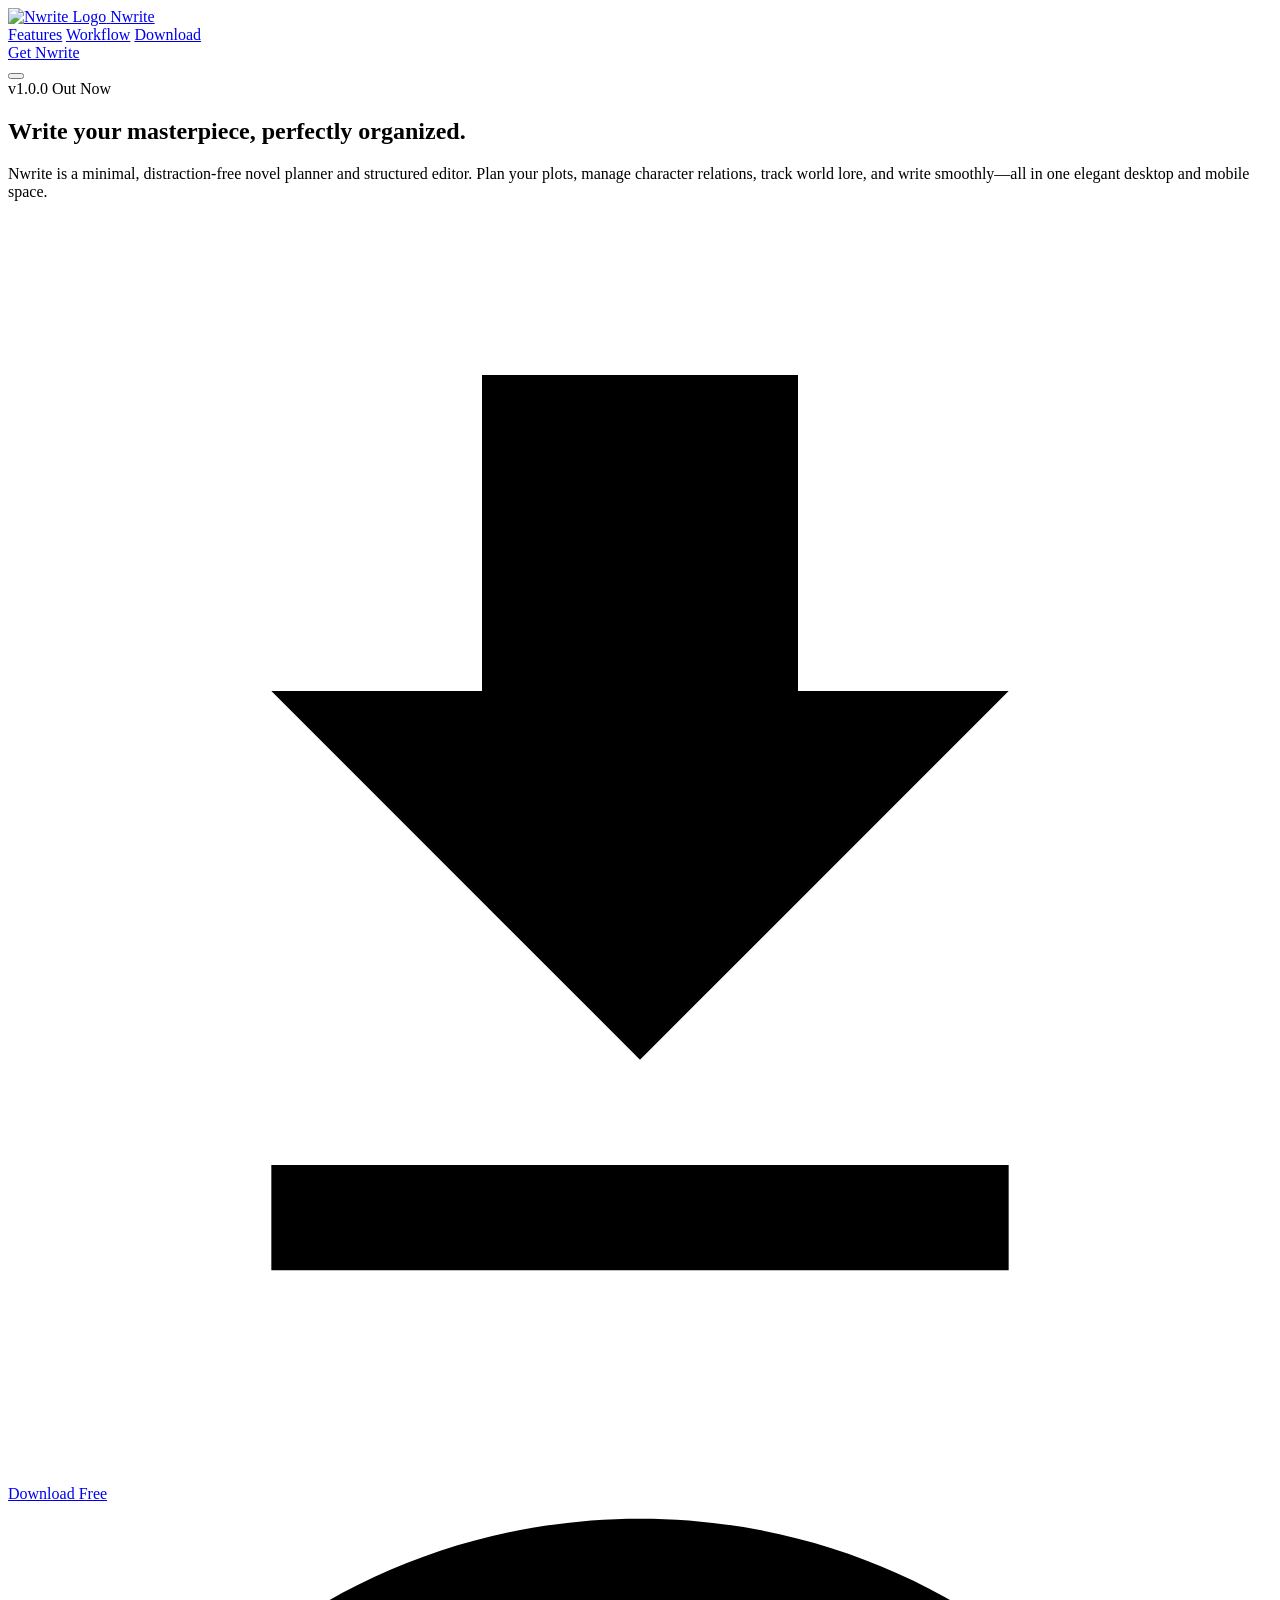
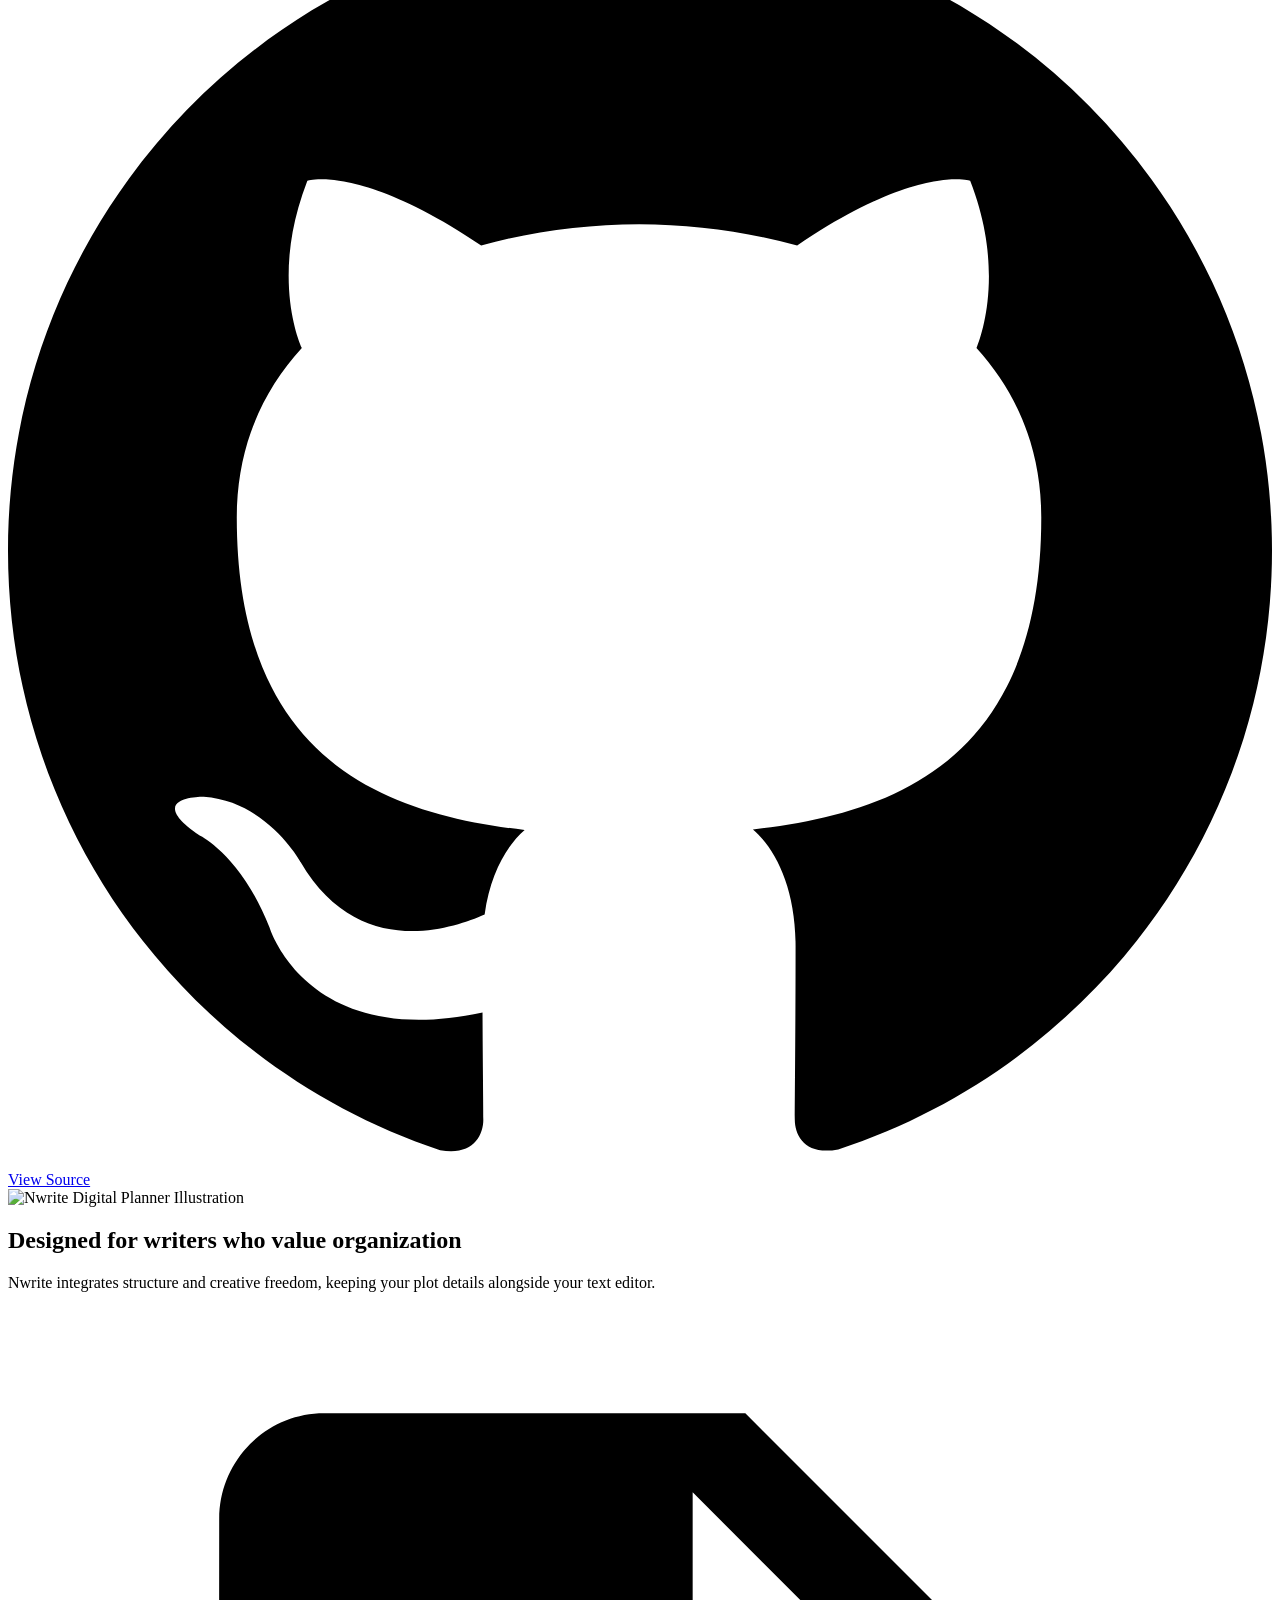
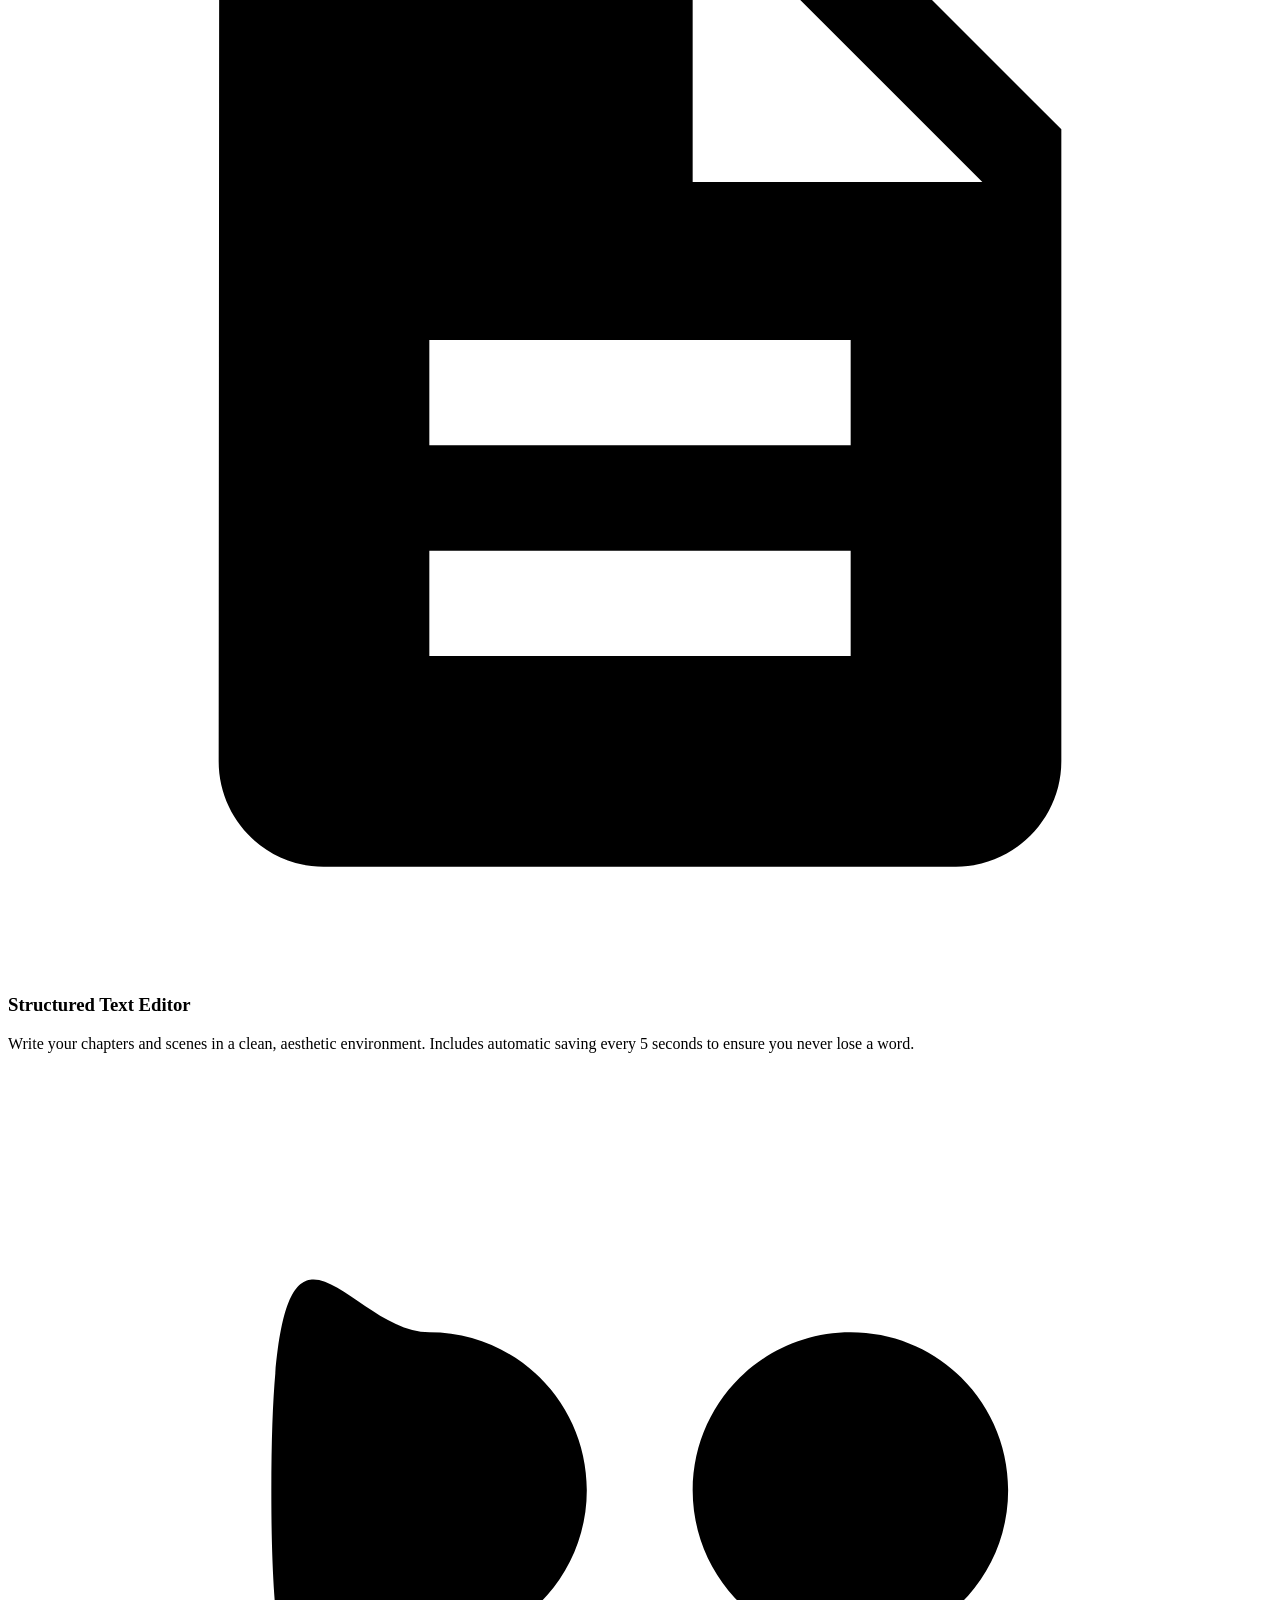
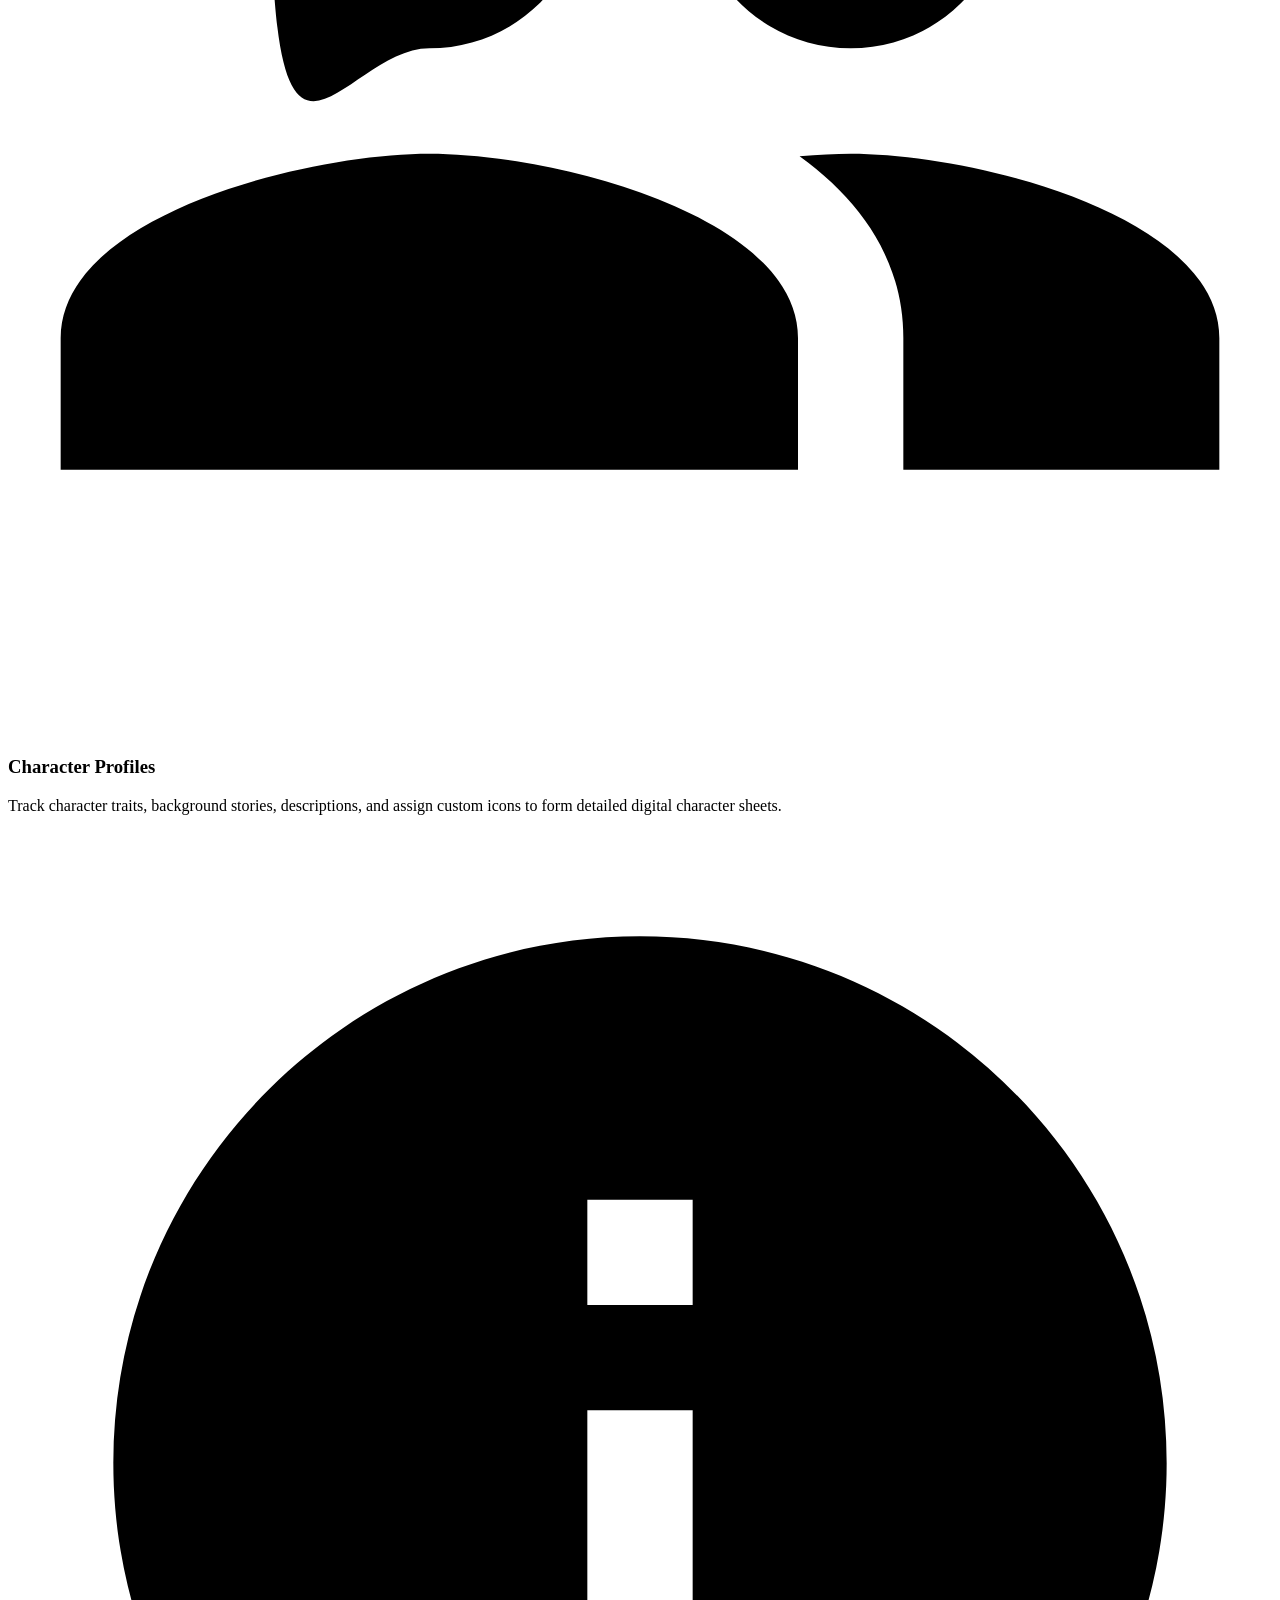
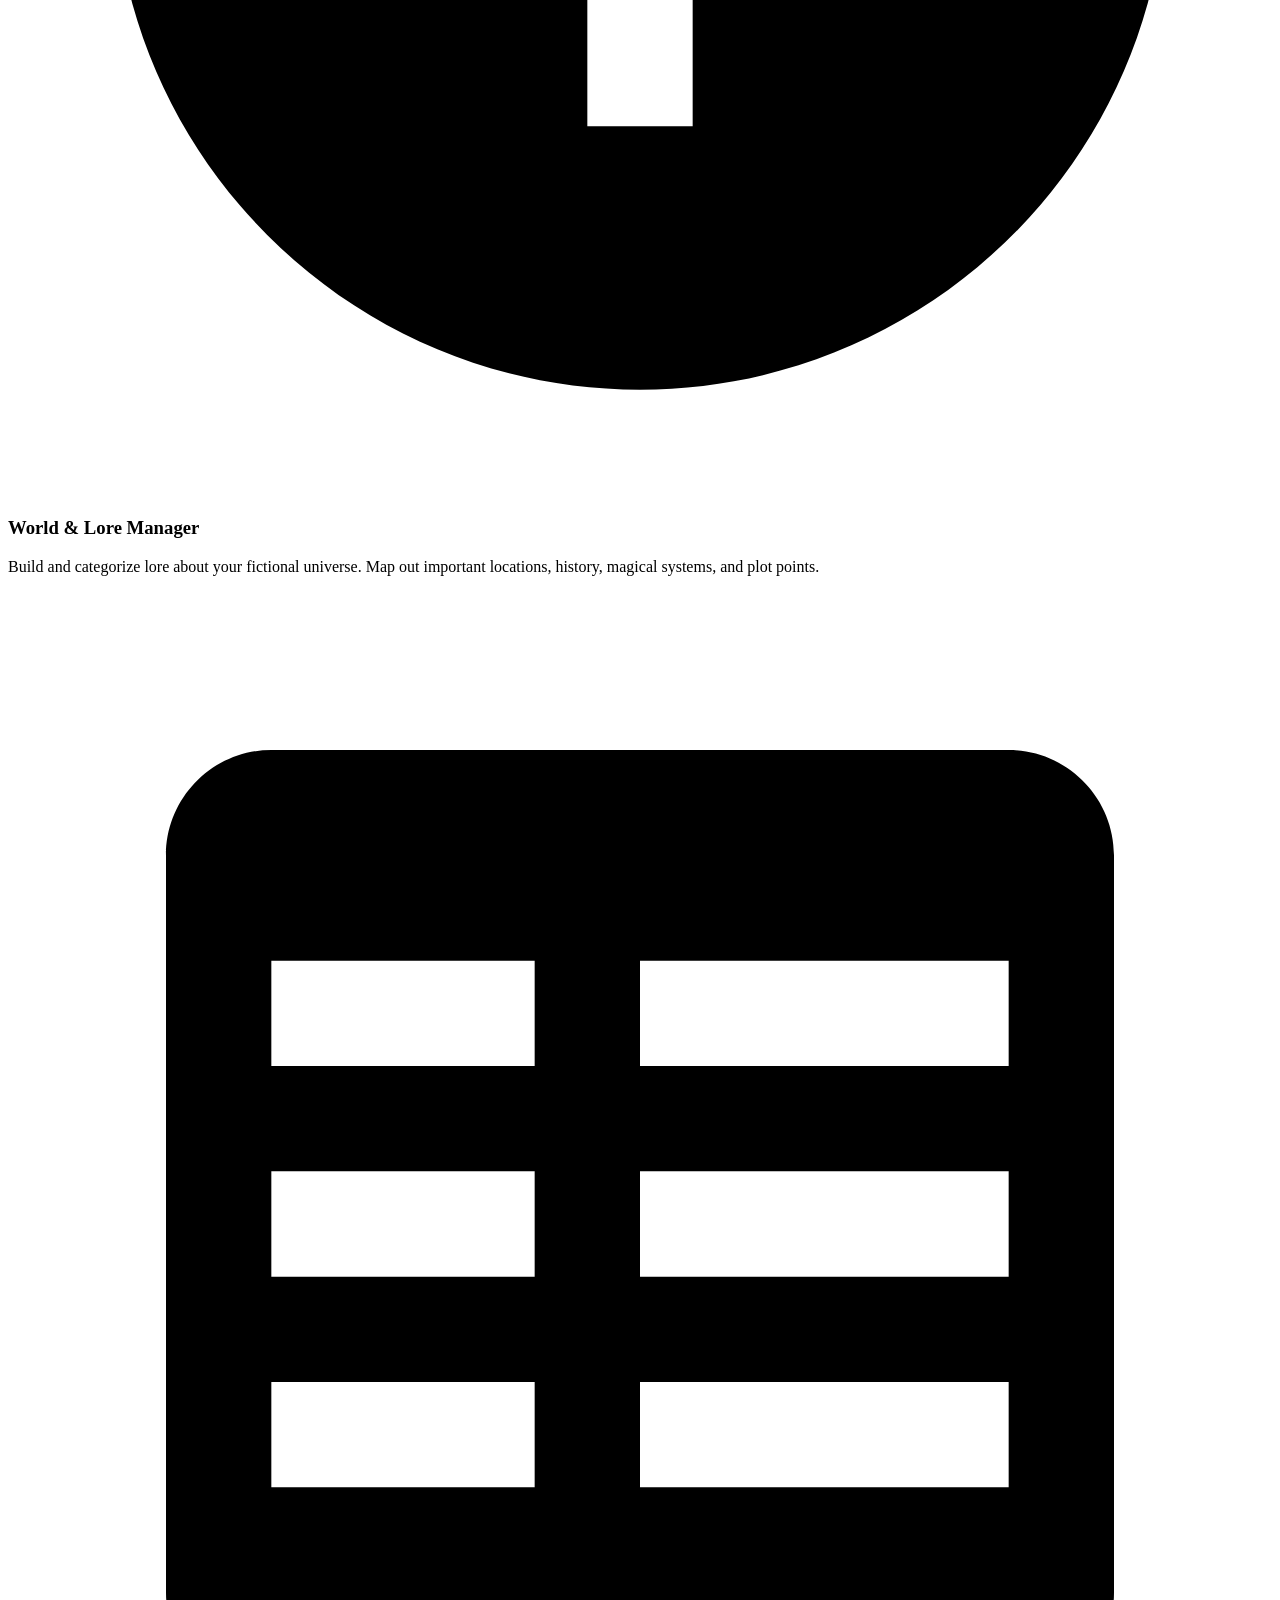
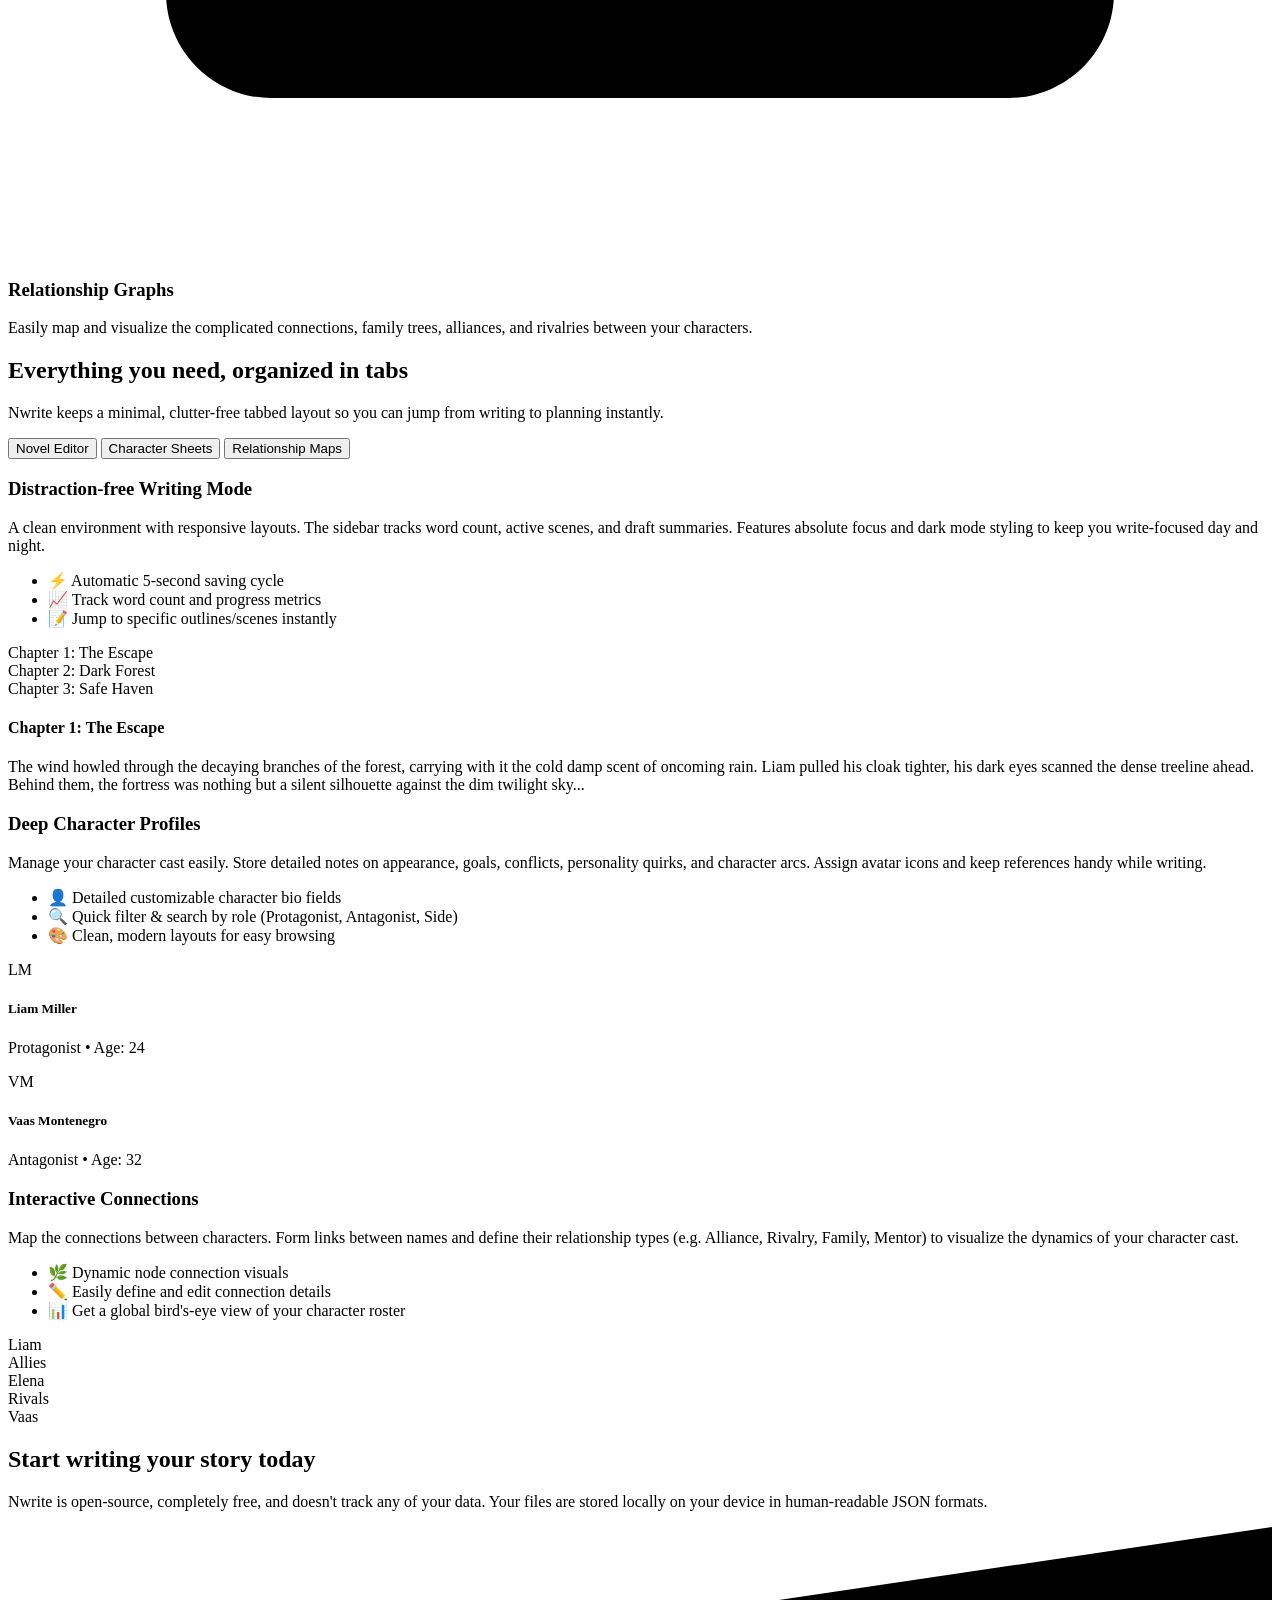
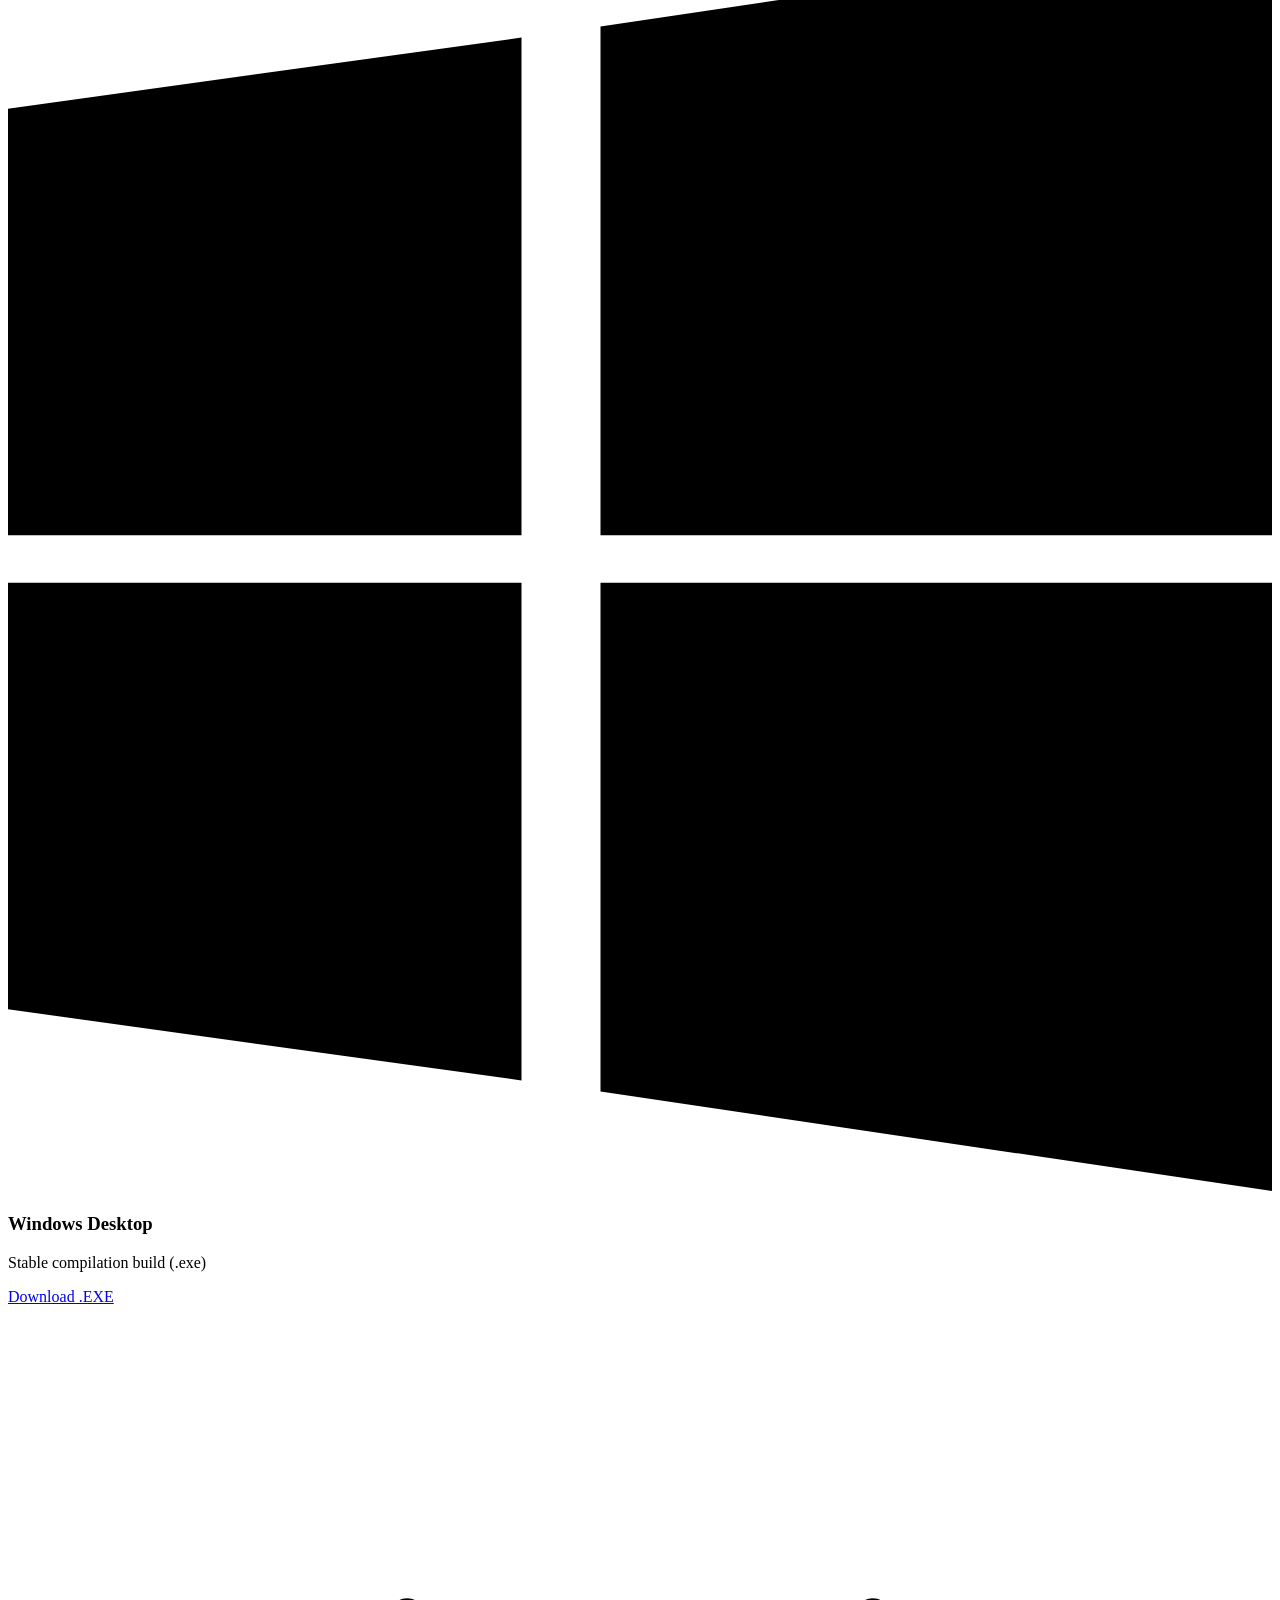
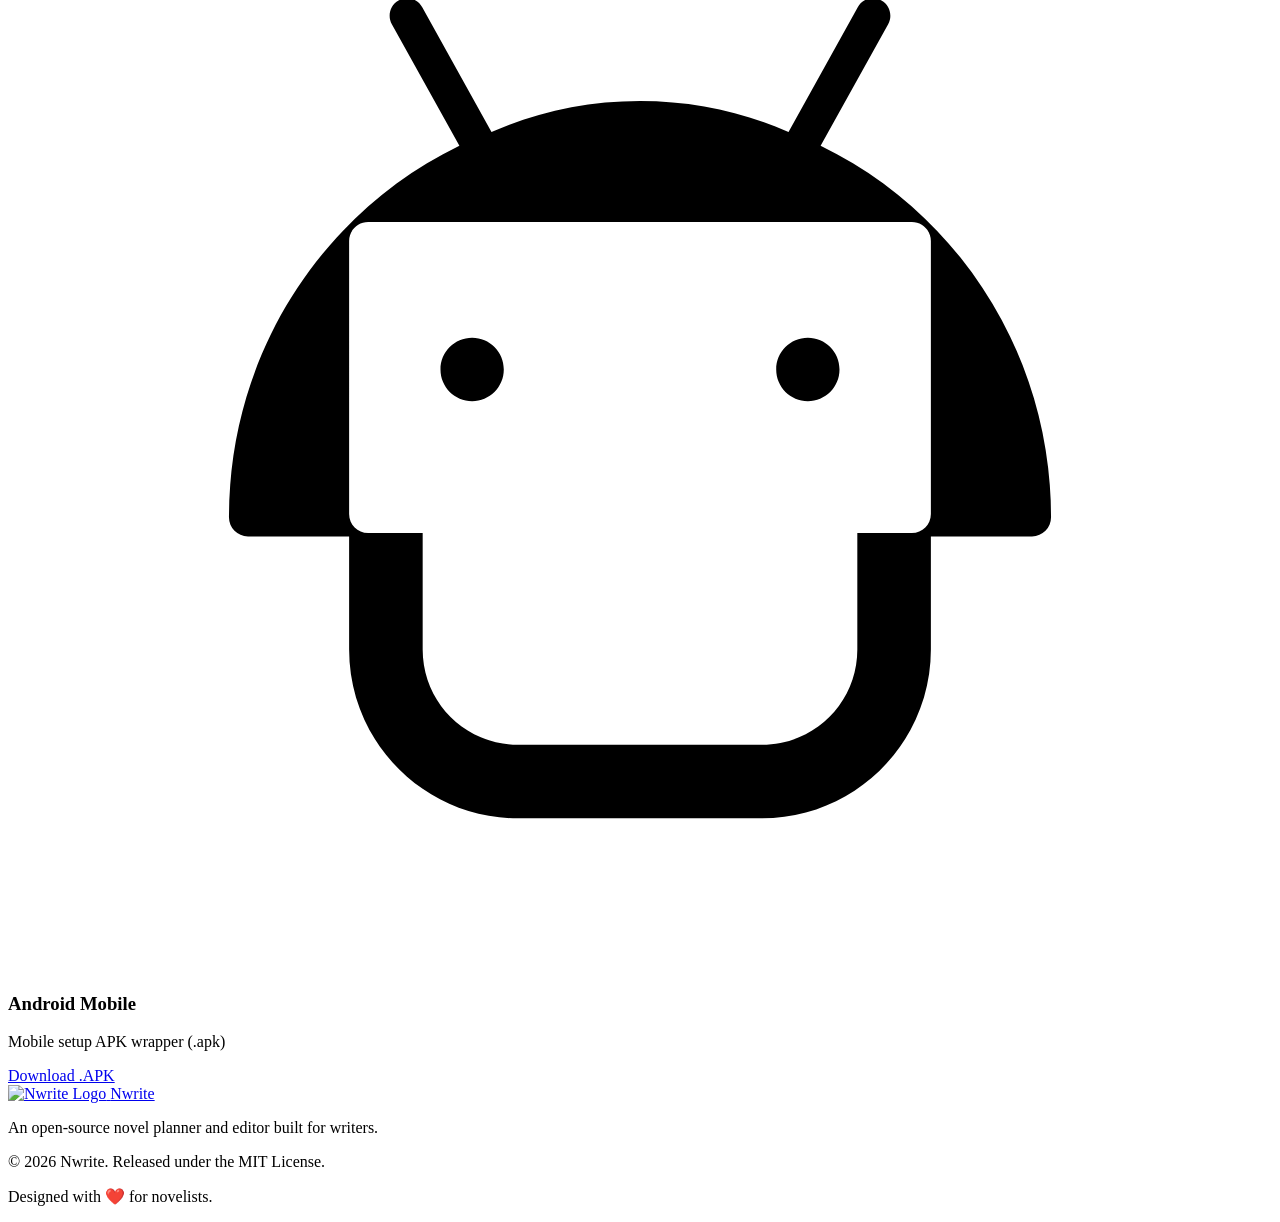
==== index.html @ 4175e18a "Add files via upload" ====
<!DOCTYPE html>
<html lang="en">
<head>
    <meta charset="UTF-8">
    <meta name="viewport" content="width=device-width, initial-scale=1.0">
    <meta name="description" content="Nwrite - The ultimate lightweight, cross-platform novel planner and structured text editor for writers. Track characters, locations, lore, and relationships.">
    <title>Nwrite — Novel Planner & Editor</title>
    
    <!-- Google Fonts -->
    <link rel="preconnect" href="https://fonts.googleapis.com">
    <link rel="preconnect" href="https://fonts.gstatic.com" crossorigin>
    <link href="https://fonts.googleapis.com/css2?family=Inter:wght@400;500;600&family=Outfit:wght@500;600;700;800&display=swap" rel="stylesheet">
    
    <!-- Main Stylesheet -->
    <link rel="stylesheet" href="style.css">
</head>
<body>

    <!-- Header Navigation -->
    <header class="navbar">
        <div class="container nav-container">
            <a href="#" class="logo">
                <img src="assets/icon.png" alt="Nwrite Logo">
                <span>Nwrite</span>
            </a>
            <nav class="nav-links">
                <a href="#features">Features</a>
                <a href="#workflow">Workflow</a>
                <a href="#download">Download</a>
            </nav>
            <div class="nav-cta">
                <a href="#download" class="btn btn-primary">Get Nwrite</a>
            </div>
            <button class="mobile-menu-btn" aria-label="Toggle Menu">
                <span class="bar"></span>
                <span class="bar"></span>
                <span class="bar"></span>
            </button>
        </div>
    </header>

    <!-- Hero Section -->
    <section class="hero">
        <div class="container hero-container">
            <div class="hero-content">
                <div class="badge">v1.0.0 Out Now</div>
                <h1>Write your masterpiece, <span>perfectly organized</span>.</h1>
                <p>Nwrite is a minimal, distraction-free novel planner and structured editor. Plan your plots, manage character relations, track world lore, and write smoothly—all in one elegant desktop and mobile space.</p>
                <div class="hero-actions">
                    <a href="#download" class="btn btn-primary">
                        <svg class="icon" viewBox="0 0 24 24"><path d="M5 20h14v-2H5v2zM19 9h-4V3H9v6H5l7 7 7-7z"/></svg>
                        Download Free
                    </a>
                    <a href="https://github.com/minoruend/Nwrite" target="_blank" class="btn btn-secondary">
                        <svg class="icon" viewBox="0 0 24 24"><path d="M12 .297c-6.63 0-12 5.373-12 12 0 5.303 3.438 9.8 8.205 11.385.6.113.82-.258.82-.577 0-.285-.01-1.04-.015-2.04-3.338.724-4.042-1.61-4.042-1.61C4.422 18.07 3.633 17.7 3.633 17.7c-1.087-.744.084-.729.084-.729 1.205.084 1.838 1.236 1.838 1.236 1.07 1.835 2.809 1.305 3.495.998.108-.776.417-1.305.76-1.605-2.665-.3-5.466-1.332-5.466-5.93 0-1.31.465-2.38 1.235-3.22-.135-.303-.54-1.523.105-3.176 0 0 1.005-.322 3.3 1.23.96-.267 1.98-.399 3-.405 1.02.006 2.04.138 3 .405 2.28-1.552 3.285-1.23 3.285-1.23.645 1.653.24 2.873.12 3.176.765.84 1.23 1.91 1.23 3.22 0 4.61-2.805 5.625-5.475 5.92.42.36.81 1.096.81 2.22 0 1.606-.015 2.896-.015 3.286 0 .315.21.69.825.57C20.565 22.092 24 17.592 24 12.297c0-6.627-5.373-12-12-12"/></svg>
                        View Source
                    </a>
                </div>
            </div>
            <div class="hero-image">
                <img src="assets/hero.png" alt="Nwrite Digital Planner Illustration">
            </div>
        </div>
    </section>

    <!-- Features Section -->
    <section id="features" class="features">
        <div class="container">
            <div class="section-header">
                <h2>Designed for writers who value organization</h2>
                <p>Nwrite integrates structure and creative freedom, keeping your plot details alongside your text editor.</p>
            </div>
            <div class="features-grid">
                <!-- Feature 1 -->
                <div class="feature-card animate-on-scroll">
                    <div class="feature-icon">
                        <svg viewBox="0 0 24 24"><path d="M14 2H6c-1.1 0-1.99.9-1.99 2L4 20c0 1.1.89 2 1.99 2H18c1.1 0 2-.9 2-2V8l-6-6zm2 16H8v-2h8v2zm0-4H8v-2h8v2zm-3-5V3.5L18.5 9H13z"/></svg>
                    </div>
                    <h3>Structured Text Editor</h3>
                    <p>Write your chapters and scenes in a clean, aesthetic environment. Includes automatic saving every 5 seconds to ensure you never lose a word.</p>
                </div>
                <!-- Feature 2 -->
                <div class="feature-card animate-on-scroll">
                    <div class="feature-icon">
                        <svg viewBox="0 0 24 24"><path d="M16 11c1.66 0 2.99-1.34 2.99-3S17.66 5 16 5c-1.66 0-3 1.34-3 3s1.34 3 3 3zm-8 0c1.66 0 2.99-1.34 2.99-3S9.66 5 8 5C6.34 5 5 1.34 5 8s1.34 3 3 3zm0 2c-2.33 0-7 1.17-7 3.5V19h14v-2.5c0-2.33-4.67-3.5-7-3.5zm8 0c-.29 0-.62.02-.97.05 1.16.84 1.97 1.97 1.97 3.45V19h6v-2.5c0-2.33-4.67-3.5-7-3.5z"/></svg>
                    </div>
                    <h3>Character Profiles</h3>
                    <p>Track character traits, background stories, descriptions, and assign custom icons to form detailed digital character sheets.</p>
                </div>
                <!-- Feature 3 -->
                <div class="feature-card animate-on-scroll">
                    <div class="feature-icon">
                        <svg viewBox="0 0 24 24"><path d="M12 2C6.48 2 2 6.48 2 12s4.48 10 10 10 10-4.48 10-10S17.52 2 12 2zm1 15h-2v-6h2v6zm0-8h-2V7h2v2z"/></svg>
                    </div>
                    <h3>World & Lore Manager</h3>
                    <p>Build and categorize lore about your fictional universe. Map out important locations, history, magical systems, and plot points.</p>
                </div>
                <!-- Feature 4 -->
                <div class="feature-card animate-on-scroll">
                    <div class="feature-icon">
                        <svg viewBox="0 0 24 24"><path d="M19 3H5c-1.1 0-2 .9-2 2v14c0 1.1.9 2 2 2h14c1.1 0 2-.9 2-2V5c0-1.1-.9-2-2-2zm-9 14H5v-2h5v2zm0-4H5v-2h5v2zm0-4H5V7h5v2zm9 8h-7v-2h7v2zm0-4h-7v-2h7v2zm0-4h-7V7h7v2z"/></svg>
                    </div>
                    <h3>Relationship Graphs</h3>
                    <p>Easily map and visualize the complicated connections, family trees, alliances, and rivalries between your characters.</p>
                </div>
            </div>
        </div>
    </section>

    <!-- Workflow Tabs Section -->
    <section id="workflow" class="workflow">
        <div class="container">
            <div class="section-header">
                <h2>Everything you need, organized in tabs</h2>
                <p>Nwrite keeps a minimal, clutter-free tabbed layout so you can jump from writing to planning instantly.</p>
            </div>
            
            <div class="tabs-container animate-on-scroll">
                <div class="tabs-nav">
                    <button class="tab-btn active" data-tab="editor">Novel Editor</button>
                    <button class="tab-btn" data-tab="characters">Character Sheets</button>
                    <button class="tab-btn" data-tab="relationships">Relationship Maps</button>
                </div>
                
                <div class="tabs-content">
                    <!-- Tab 1: Editor -->
                    <div class="tab-pane active" id="editor">
                        <div class="tab-pane-grid">
                            <div class="tab-pane-info">
                                <h3>Distraction-free Writing Mode</h3>
                                <p>A clean environment with responsive layouts. The sidebar tracks word count, active scenes, and draft summaries. Features absolute focus and dark mode styling to keep you write-focused day and night.</p>
                                <ul>
                                    <li>⚡ Automatic 5-second saving cycle</li>
                                    <li>📈 Track word count and progress metrics</li>
                                    <li>📝 Jump to specific outlines/scenes instantly</li>
                                </ul>
                            </div>
                            <div class="tab-pane-graphic">
                                <div class="mock-editor">
                                    <div class="mock-sidebar">
                                        <div class="mock-item active">Chapter 1: The Escape</div>
                                        <div class="mock-item">Chapter 2: Dark Forest</div>
                                        <div class="mock-item">Chapter 3: Safe Haven</div>
                                    </div>
                                    <div class="mock-content-text">
                                        <h4>Chapter 1: The Escape</h4>
                                        <p>The wind howled through the decaying branches of the forest, carrying with it the cold damp scent of oncoming rain. Liam pulled his cloak tighter, his dark eyes scanned the dense treeline ahead. Behind them, the fortress was nothing but a silent silhouette against the dim twilight sky...</p>
                                    </div>
                                </div>
                            </div>
                        </div>
                    </div>
                    
                    <!-- Tab 2: Characters -->
                    <div class="tab-pane" id="characters">
                        <div class="tab-pane-grid">
                            <div class="tab-pane-info">
                                <h3>Deep Character Profiles</h3>
                                <p>Manage your character cast easily. Store detailed notes on appearance, goals, conflicts, personality quirks, and character arcs. Assign avatar icons and keep references handy while writing.</p>
                                <ul>
                                    <li>👤 Detailed customizable character bio fields</li>
                                    <li>🔍 Quick filter & search by role (Protagonist, Antagonist, Side)</li>
                                    <li>🎨 Clean, modern layouts for easy browsing</li>
                                </ul>
                            </div>
                            <div class="tab-pane-graphic">
                                <div class="mock-chars">
                                    <div class="char-card-mock">
                                        <div class="avatar-mock">LM</div>
                                        <div>
                                            <h5>Liam Miller</h5>
                                            <p>Protagonist • Age: 24</p>
                                        </div>
                                    </div>
                                    <div class="char-card-mock">
                                        <div class="avatar-mock antagonist">VM</div>
                                        <div>
                                            <h5>Vaas Montenegro</h5>
                                            <p>Antagonist • Age: 32</p>
                                        </div>
                                    </div>
                                </div>
                            </div>
                        </div>
                    </div>

                    <!-- Tab 3: Relationships -->
                    <div class="tab-pane" id="relationships">
                        <div class="tab-pane-grid">
                            <div class="tab-pane-info">
                                <h3>Interactive Connections</h3>
                                <p>Map the connections between characters. Form links between names and define their relationship types (e.g. Alliance, Rivalry, Family, Mentor) to visualize the dynamics of your character cast.</p>
                                <ul>
                                    <li>🌿 Dynamic node connection visuals</li>
                                    <li>✏️ Easily define and edit connection details</li>
                                    <li>📊 Get a global bird's-eye view of your character roster</li>
                                </ul>
                            </div>
                            <div class="tab-pane-graphic">
                                <div class="mock-graph">
                                    <div class="node-mock node-1">Liam</div>
                                    <div class="node-line-mock line-1"></div>
                                    <div class="node-text-mock text-1">Allies</div>
                                    <div class="node-mock node-2">Elena</div>
                                    <div class="node-line-mock line-2"></div>
                                    <div class="node-text-mock text-2">Rivals</div>
                                    <div class="node-mock node-3 antagonist">Vaas</div>
                                </div>
                            </div>
                        </div>
                    </div>
                </div>
            </div>
        </div>
    </section>

    <!-- Download Section -->
    <section id="download" class="download">
        <div class="container download-container">
            <div class="download-card">
                <h2>Start writing your story today</h2>
                <p>Nwrite is open-source, completely free, and doesn't track any of your data. Your files are stored locally on your device in human-readable JSON formats.</p>
                <div class="download-platforms">
                    <div class="platform-card">
                        <div class="platform-icon">
                            <svg viewBox="0 0 24 24"><path d="M0 3.449L9.75 2.1v9.45H0V3.449zM0 12.45h9.75v9.45L0 20.551v-8.101zM11.25 1.888L24 0v11.55H11.25V1.888zm0 10.562H24v11.55l-12.75-1.888V12.45z"/></svg>
                        </div>
                        <h3>Windows Desktop</h3>
                        <p>Stable compilation build (.exe)</p>
                        <a href="https://github.com/minoruend/Nwrite/releases/download/v1.0.0/Nwrite_desktop.exe" class="btn btn-primary btn-sm">Download .EXE</a>
                    </div>
                    <div class="platform-card">
                        <div class="platform-icon">
                            <svg viewBox="0 0 24 24"><path d="M17.523 15.3414C17.523 15.5416 17.3621 15.7025 17.1619 15.7025H16.1264V17.9151C16.1264 18.9171 15.3197 19.7238 14.3177 19.7238H9.6823C8.68028 19.7238 7.87358 18.9171 7.87358 17.9151V15.7025H6.83812C6.63789 15.7025 6.47701 15.5416 6.47701 15.3414V10.1586C6.47701 9.95837 6.63789 9.79749 6.83812 9.79749H17.1619C17.3621 9.79749 17.523 9.95837 17.523 10.1586V15.3414ZM15.4293 8.35122L16.7118 6.04273C16.8003 5.88331 16.7441 5.68114 16.5847 5.59259C16.4253 5.50404 16.2231 5.56024 16.1346 5.71965L14.8197 8.08985C13.9782 7.71261 13.0189 7.4988 12 7.4988C10.9811 7.4988 10.0218 7.71261 9.18029 8.08985L7.86536 5.71965C7.77682 5.56024 7.57465 5.50404 7.41524 5.59259C7.25582 5.68114 7.19962 5.88331 7.28817 6.04273L8.5707 8.35122C5.97544 9.61054 4.1954 12.2878 4.1954 15.4057C4.1954 15.606 4.35628 15.7668 4.55651 15.7668H6.47701V17.9151C6.47701 19.6834 7.91398 21.1204 9.6823 21.1204H14.3177C16.086 21.1204 17.523 19.6834 17.523 17.9151V15.7668H19.4435C19.6437 15.7668 19.8046 15.606 19.8046 15.4057C19.8046 12.2878 18.0246 9.61054 15.4293 8.35122ZM9.41379 12.5977C9.41379 12.9298 9.14486 13.1987 8.81283 13.1987C8.48079 13.1987 8.21186 12.9298 8.21186 12.5977C8.21186 12.2657 8.48079 11.9967 8.81283 11.9967C9.14486 11.9967 9.41379 12.2657 9.41379 12.5977ZM15.7881 12.5977C15.7881 12.9298 15.5192 13.1987 15.1872 13.1987C14.8551 13.1987 14.5862 12.9298 14.5862 12.5977C14.5862 12.2657 14.8551 11.9967 15.1872 11.9967C15.5192 11.9967 15.7881 12.2657 15.7881 12.5977Z"/></svg>
                        </div>
                        <h3>Android Mobile</h3>
                        <p>Mobile setup APK wrapper (.apk)</p>
                        <a href="https://github.com/minoruend/Nwrite/releases/download/v1.0.0/Nwrite_mobile_debug.apk" class="btn btn-primary btn-sm">Download .APK</a>
                    </div>
                </div>
            </div>
        </div>
    </section>

    <!-- Footer -->
    <footer>
        <div class="container footer-container">
            <div class="footer-brand">
                <a href="#" class="logo">
                    <img src="assets/icon.png" alt="Nwrite Logo">
                    <span>Nwrite</span>
                </a>
                <p>An open-source novel planner and editor built for writers.</p>
            </div>
            <div class="footer-meta">
                <p>&copy; 2026 Nwrite. Released under the MIT License.</p>
                <p>Designed with ❤️ for novelists.</p>
            </div>
        </div>
    </footer>

    <!-- Main JavaScript -->
    <script src="main.js"></script>
</body>
</html>
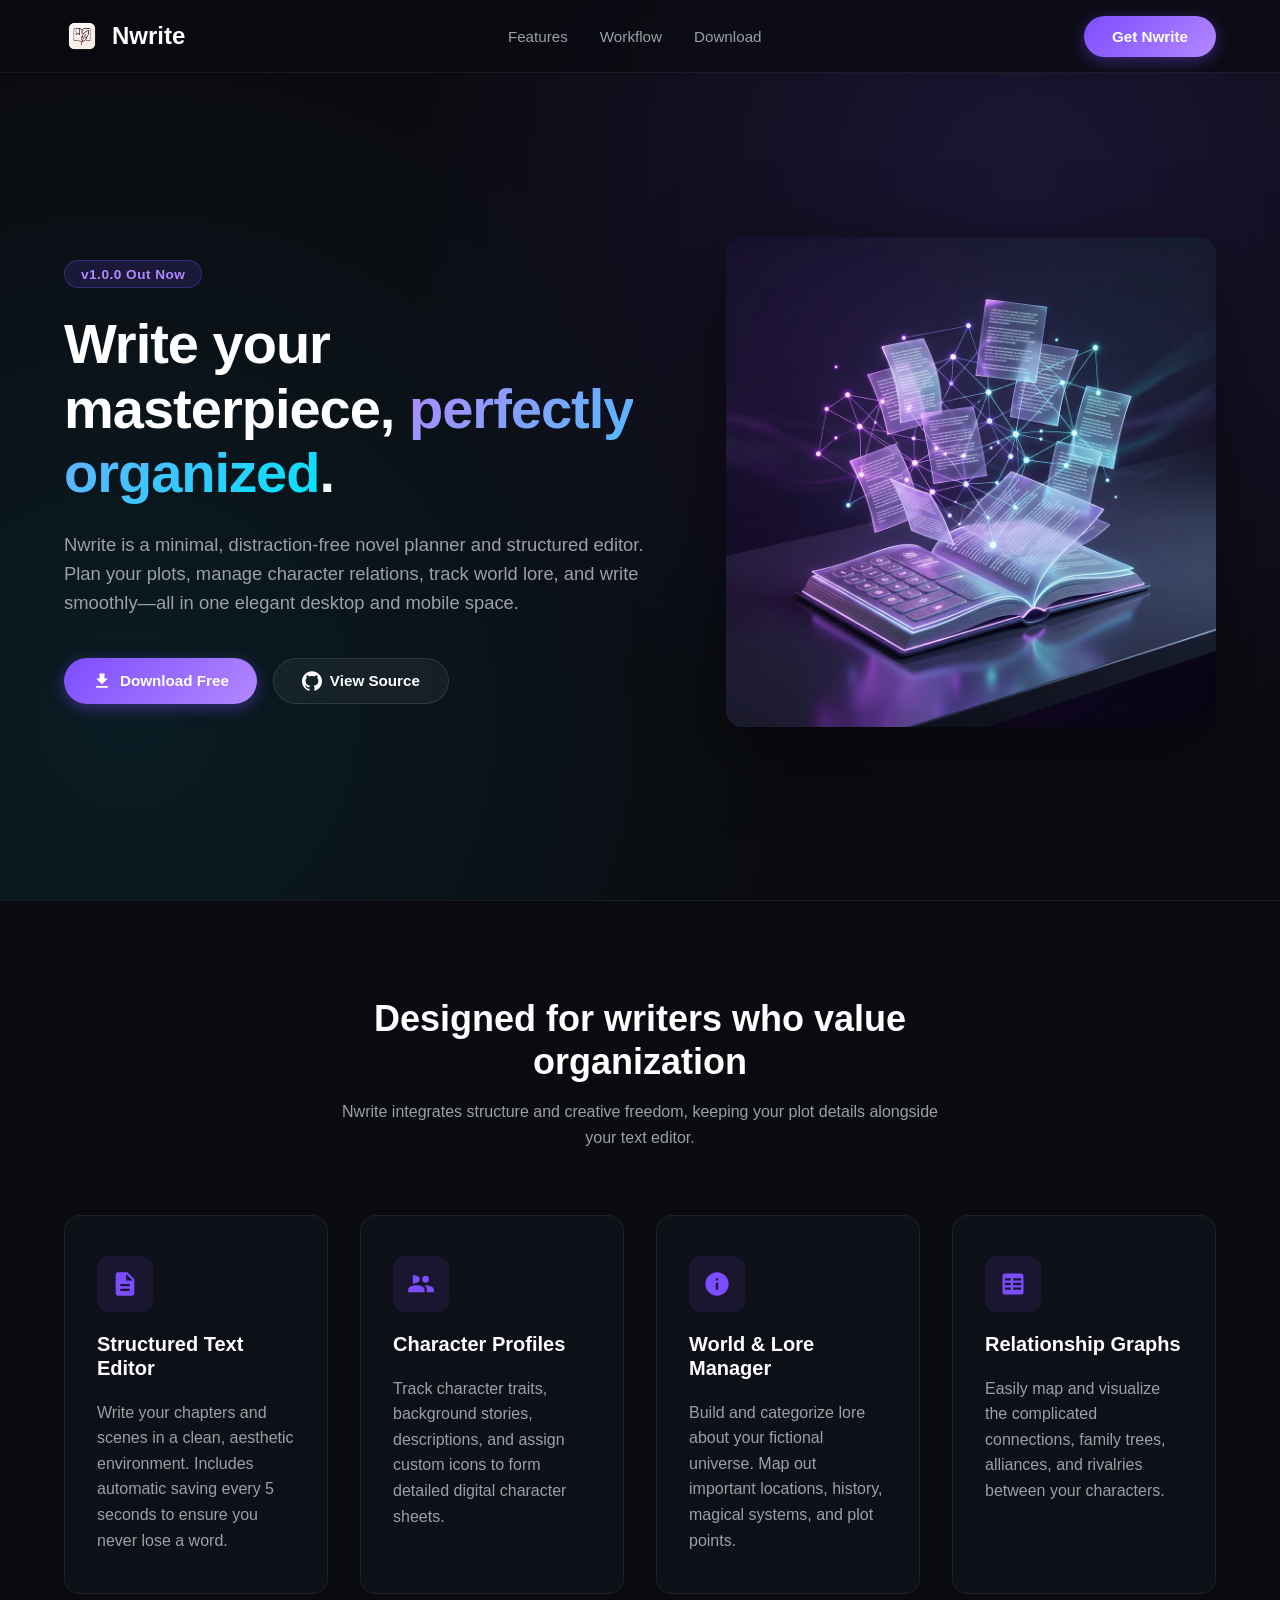
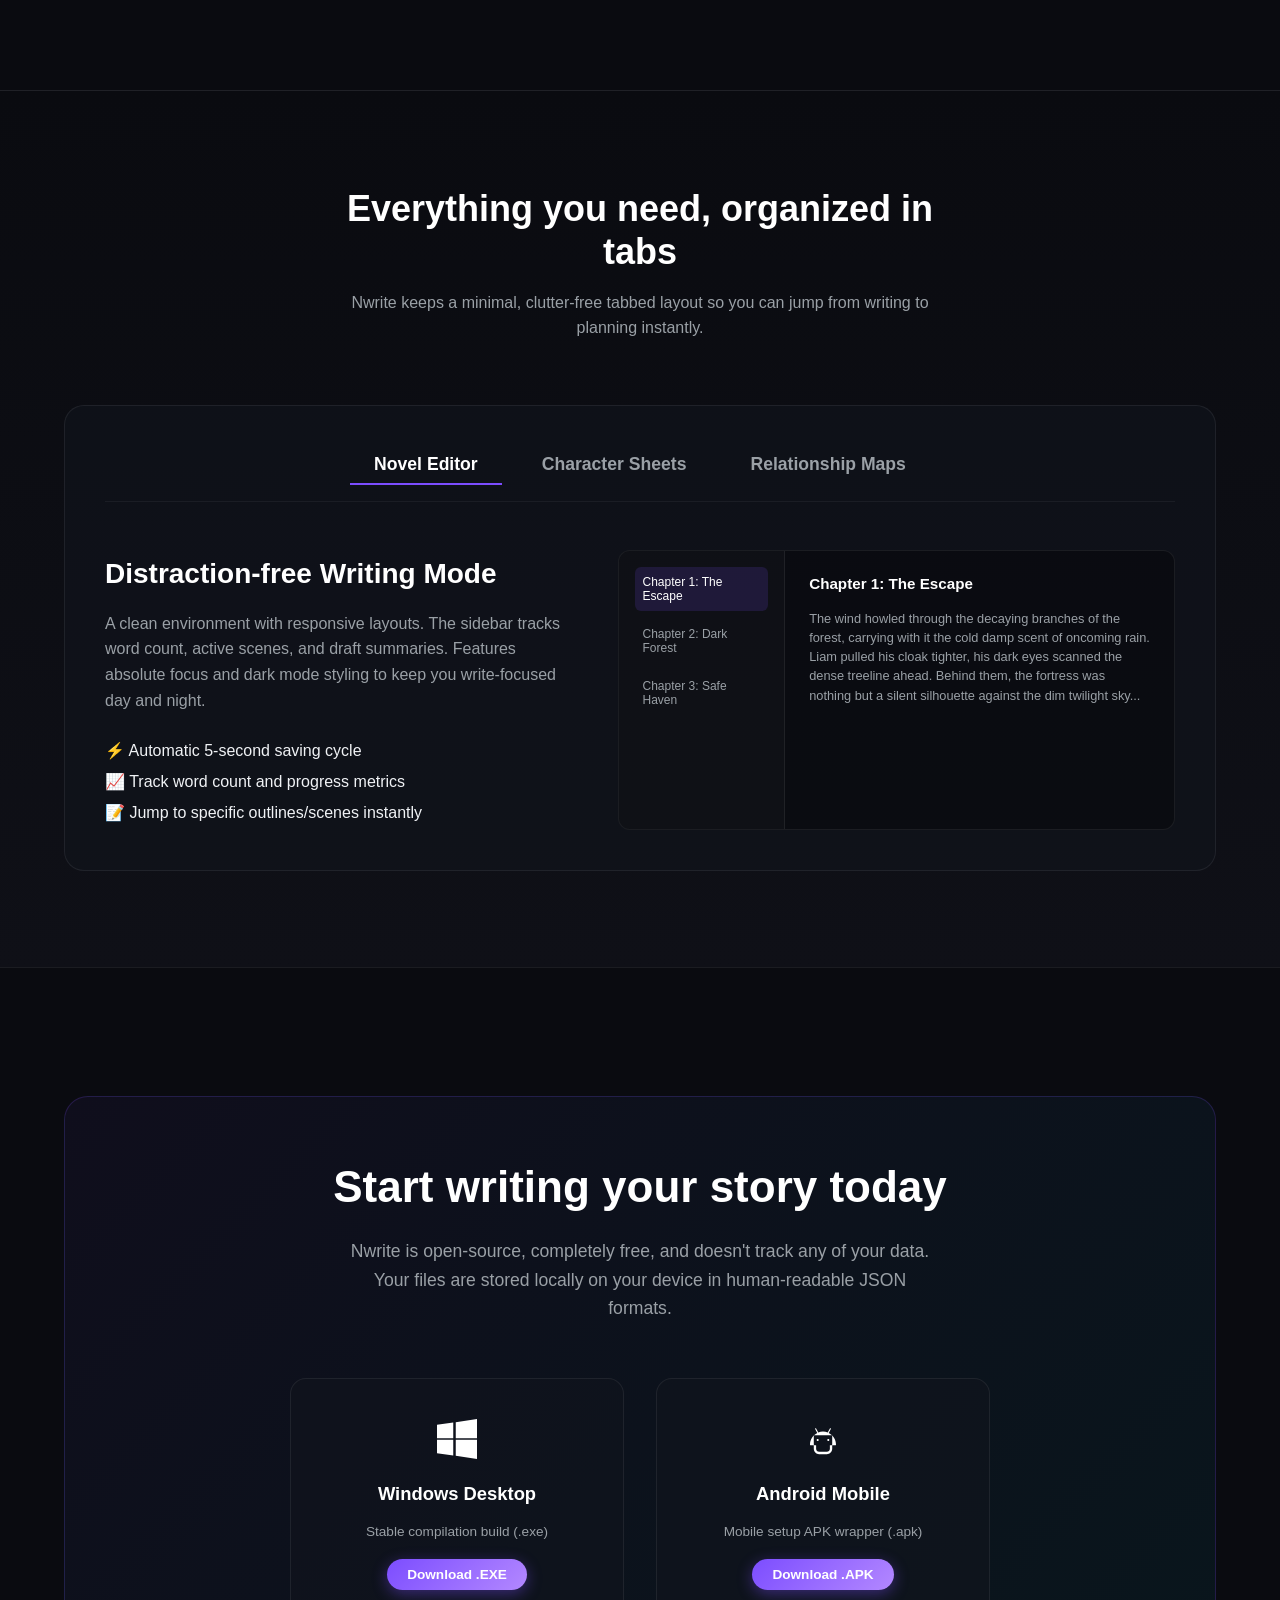
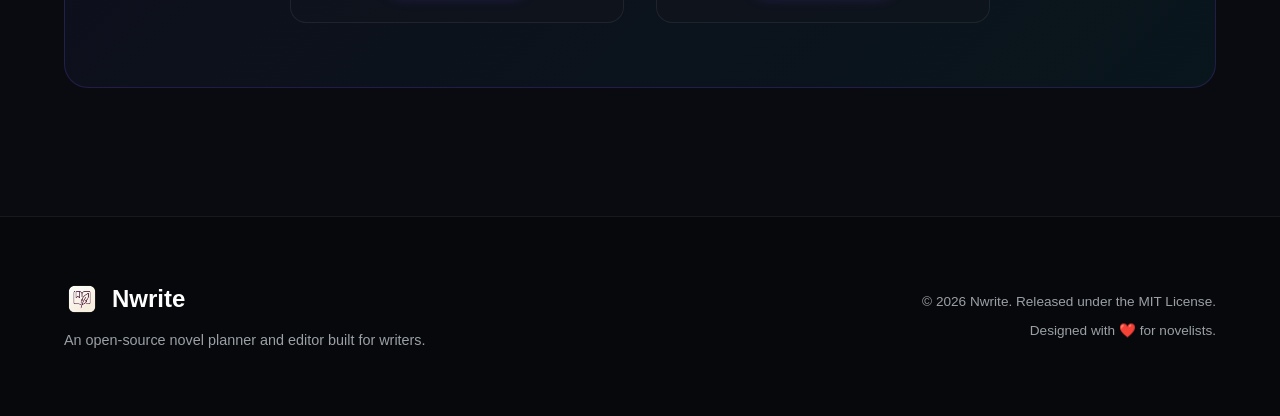
==== commit 0fe5b969: "Add files via upload" ====
--- a/index.html
+++ b/index.html
@@ -51,7 +51,7 @@
                         <svg class="icon" viewBox="0 0 24 24"><path d="M5 20h14v-2H5v2zM19 9h-4V3H9v6H5l7 7 7-7z"/></svg>
                         Download Free
                     </a>
-                    <a href="https://github.com/minoruend/Nwrite" target="_blank" class="btn btn-secondary">
+                    <a href="https://github.com/minoruend/NWrite" target="_blank" class="btn btn-secondary">
                         <svg class="icon" viewBox="0 0 24 24"><path d="M12 .297c-6.63 0-12 5.373-12 12 0 5.303 3.438 9.8 8.205 11.385.6.113.82-.258.82-.577 0-.285-.01-1.04-.015-2.04-3.338.724-4.042-1.61-4.042-1.61C4.422 18.07 3.633 17.7 3.633 17.7c-1.087-.744.084-.729.084-.729 1.205.084 1.838 1.236 1.838 1.236 1.07 1.835 2.809 1.305 3.495.998.108-.776.417-1.305.76-1.605-2.665-.3-5.466-1.332-5.466-5.93 0-1.31.465-2.38 1.235-3.22-.135-.303-.54-1.523.105-3.176 0 0 1.005-.322 3.3 1.23.96-.267 1.98-.399 3-.405 1.02.006 2.04.138 3 .405 2.28-1.552 3.285-1.23 3.285-1.23.645 1.653.24 2.873.12 3.176.765.84 1.23 1.91 1.23 3.22 0 4.61-2.805 5.625-5.475 5.92.42.36.81 1.096.81 2.22 0 1.606-.015 2.896-.015 3.286 0 .315.21.69.825.57C20.565 22.092 24 17.592 24 12.297c0-6.627-5.373-12-12-12"/></svg>
                         View Source
                     </a>
@@ -227,7 +227,7 @@
                         </div>
                         <h3>Windows Desktop</h3>
                         <p>Stable compilation build (.exe)</p>
-                        <a href="https://github.com/minoruend/Nwrite/releases/download/v1.0.0/Nwrite_desktop.exe" class="btn btn-primary btn-sm">Download .EXE</a>
+                        <a href="https://github.com/minoruend/NWrite/releases/download/1.0.0/Nwrite_desktop.exe" class="btn btn-primary btn-sm">Download .EXE</a>
                     </div>
                     <div class="platform-card">
                         <div class="platform-icon">
@@ -235,7 +235,7 @@
                         </div>
                         <h3>Android Mobile</h3>
                         <p>Mobile setup APK wrapper (.apk)</p>
-                        <a href="https://github.com/minoruend/Nwrite/releases/download/v1.0.0/Nwrite_mobile_debug.apk" class="btn btn-primary btn-sm">Download .APK</a>
+                        <a href="https://github.com/minoruend/NWrite/releases/download/1.0.0/Nwrite_mobile_debug.apk" class="btn btn-primary btn-sm">Download .APK</a>
                     </div>
                 </div>
             </div>
--- a/style.css
+++ b/style.css
@@ -0,0 +1,736 @@
+/* Global Styling & Resets */
+:root {
+    --bg-color: #0a0b10;
+    --card-bg: rgba(18, 20, 29, 0.6);
+    --card-border: rgba(255, 255, 255, 0.07);
+    --text-primary: #f0f2f5;
+    --text-secondary: #9aa0a6;
+    --primary-color: #7c4dff; /* Royal Violet */
+    --primary-glow: rgba(124, 77, 255, 0.4);
+    --secondary-color: #00e5ff; /* Cyan Accent */
+    --hover-color: #651fff;
+    --navbar-bg: rgba(10, 11, 16, 0.75);
+    
+    --font-heading: 'Outfit', sans-serif;
+    --font-body: 'Inter', sans-serif;
+}
+
+* {
+    margin: 0;
+    padding: 0;
+    box-sizing: border-box;
+}
+
+html {
+    scroll-behavior: smooth;
+    font-size: 16px;
+    background-color: var(--bg-color);
+    color: var(--text-primary);
+    font-family: var(--font-body);
+}
+
+body {
+    overflow-x: hidden;
+}
+
+.container {
+    max-width: 1200px;
+    margin: 0 auto;
+    padding: 0 1.5rem;
+}
+
+h1, h2, h3, h4, h5, h6 {
+    font-family: var(--font-heading);
+    font-weight: 700;
+    line-height: 1.2;
+    color: #ffffff;
+}
+
+p {
+    line-height: 1.6;
+    color: var(--text-secondary);
+}
+
+a {
+    text-decoration: none;
+    color: inherit;
+    transition: all 0.3s cubic-bezier(0.4, 0, 0.2, 1);
+}
+
+/* Custom Buttons */
+.btn {
+    display: inline-flex;
+    align-items: center;
+    justify-content: center;
+    gap: 0.5rem;
+    padding: 0.75rem 1.75rem;
+    font-family: var(--font-heading);
+    font-weight: 600;
+    border-radius: 50px;
+    cursor: pointer;
+    font-size: 0.95rem;
+    transition: all 0.3s cubic-bezier(0.4, 0, 0.2, 1);
+    border: none;
+}
+
+.btn-primary {
+    background: linear-gradient(135deg, var(--primary-color), #b388ff);
+    color: #ffffff;
+    box-shadow: 0 4px 15px var(--primary-glow);
+}
+
+.btn-primary:hover {
+    transform: translateY(-2px);
+    box-shadow: 0 6px 20px rgba(124, 77, 255, 0.6);
+}
+
+.btn-secondary {
+    background: rgba(255, 255, 255, 0.05);
+    color: #ffffff;
+    border: 1px solid rgba(255, 255, 255, 0.1);
+}
+
+.btn-secondary:hover {
+    background: rgba(255, 255, 255, 0.1);
+    transform: translateY(-2px);
+}
+
+.btn-sm {
+    padding: 0.5rem 1.25rem;
+    font-size: 0.85rem;
+}
+
+.icon {
+    width: 1.25rem;
+    height: 1.25rem;
+    fill: currentColor;
+}
+
+/* Navbar */
+.navbar {
+    position: fixed;
+    top: 0;
+    left: 0;
+    width: 100%;
+    z-index: 1000;
+    background-color: var(--navbar-bg);
+    backdrop-filter: blur(12px);
+    border-bottom: 1px solid var(--card-border);
+}
+
+.nav-container {
+    height: 4.5rem;
+    display: flex;
+    align-items: center;
+    justify-content: space-between;
+}
+
+.logo {
+    display: flex;
+    align-items: center;
+    gap: 0.75rem;
+    font-family: var(--font-heading);
+    font-weight: 700;
+    font-size: 1.5rem;
+    color: #ffffff;
+}
+
+.logo img {
+    height: 2.25rem;
+    width: 2.25rem;
+}
+
+.nav-links {
+    display: flex;
+    gap: 2rem;
+}
+
+.nav-links a {
+    font-weight: 500;
+    font-size: 0.95rem;
+    color: var(--text-secondary);
+}
+
+.nav-links a:hover {
+    color: #ffffff;
+}
+
+.mobile-menu-btn {
+    display: none;
+    flex-direction: column;
+    gap: 5px;
+    background: none;
+    border: none;
+    cursor: pointer;
+}
+
+.mobile-menu-btn .bar {
+    width: 25px;
+    height: 3px;
+    background-color: #ffffff;
+    border-radius: 3px;
+    transition: all 0.3s;
+}
+
+/* Hero Section */
+.hero {
+    padding: 8rem 0 4rem;
+    min-height: 100vh;
+    display: flex;
+    align-items: center;
+    background: radial-gradient(circle at 80% 20%, rgba(124, 77, 255, 0.15) 0%, transparent 50%),
+                radial-gradient(circle at 10% 80%, rgba(0, 229, 255, 0.08) 0%, transparent 50%);
+}
+
+.hero-container {
+    display: grid;
+    grid-template-columns: 1.1fr 0.9fr;
+    gap: 4rem;
+    align-items: center;
+}
+
+.hero-content {
+    display: flex;
+    flex-direction: column;
+    align-items: flex-start;
+    gap: 1.5rem;
+}
+
+.badge {
+    background: rgba(124, 77, 255, 0.15);
+    border: 1px solid rgba(124, 77, 255, 0.3);
+    color: #b388ff;
+    padding: 0.35rem 1rem;
+    border-radius: 50px;
+    font-size: 0.85rem;
+    font-weight: 600;
+    letter-spacing: 0.5px;
+    font-family: var(--font-heading);
+}
+
+.hero h1 {
+    font-size: 3.5rem;
+    line-height: 1.15;
+    letter-spacing: -1px;
+}
+
+.hero h1 span {
+    background: linear-gradient(135deg, #b388ff, var(--secondary-color));
+    -webkit-background-clip: text;
+    -webkit-text-fill-color: transparent;
+}
+
+.hero p {
+    font-size: 1.15rem;
+}
+
+.hero-actions {
+    display: flex;
+    gap: 1rem;
+    margin-top: 1rem;
+}
+
+.hero-image {
+    display: flex;
+    justify-content: center;
+    position: relative;
+}
+
+.hero-image img {
+    max-width: 100%;
+    height: auto;
+    border-radius: 16px;
+    filter: drop-shadow(0 20px 40px rgba(0,0,0,0.5));
+    animation: float 6s ease-in-out infinite;
+}
+
+@keyframes float {
+    0%, 100% { transform: translateY(0px); }
+    50% { transform: translateY(-15px); }
+}
+
+/* Features Section */
+.features {
+    padding: 6rem 0;
+    border-top: 1px solid var(--card-border);
+}
+
+.section-header {
+    text-align: center;
+    max-width: 600px;
+    margin: 0 auto 4rem;
+    display: flex;
+    flex-direction: column;
+    gap: 1rem;
+}
+
+.section-header h2 {
+    font-size: 2.25rem;
+}
+
+.features-grid {
+    display: grid;
+    grid-template-columns: repeat(auto-fit, minmax(250px, 1fr));
+    gap: 2rem;
+}
+
+.feature-card {
+    background: var(--card-bg);
+    border: 1px solid var(--card-border);
+    border-radius: 16px;
+    padding: 2.5rem 2rem;
+    transition: all 0.4s cubic-bezier(0.4, 0, 0.2, 1);
+    display: flex;
+    flex-direction: column;
+    gap: 1.25rem;
+}
+
+.feature-card:hover {
+    transform: translateY(-8px);
+    border-color: rgba(124, 77, 255, 0.3);
+    box-shadow: 0 10px 30px rgba(124, 77, 255, 0.1);
+}
+
+.feature-icon {
+    width: 3.5rem;
+    height: 3.5rem;
+    border-radius: 12px;
+    background: rgba(124, 77, 255, 0.1);
+    color: var(--primary-color);
+    display: flex;
+    align-items: center;
+    justify-content: center;
+}
+
+.feature-icon svg {
+    width: 1.75rem;
+    height: 1.75rem;
+    fill: currentColor;
+}
+
+.feature-card h3 {
+    font-size: 1.25rem;
+}
+
+/* Workflow Section (Tabs) */
+.workflow {
+    padding: 6rem 0;
+    background: linear-gradient(180deg, var(--bg-color), #0f1017);
+    border-top: 1px solid var(--card-border);
+}
+
+.tabs-container {
+    background: var(--card-bg);
+    border: 1px solid var(--card-border);
+    border-radius: 20px;
+    padding: 2.5rem;
+    margin-top: 2rem;
+}
+
+.tabs-nav {
+    display: flex;
+    justify-content: center;
+    gap: 1rem;
+    margin-bottom: 3rem;
+    border-bottom: 1px solid rgba(255, 255, 255, 0.05);
+    padding-bottom: 1rem;
+}
+
+.tab-btn {
+    background: none;
+    border: none;
+    color: var(--text-secondary);
+    font-family: var(--font-heading);
+    font-size: 1.1rem;
+    font-weight: 600;
+    padding: 0.5rem 1.5rem;
+    cursor: pointer;
+    border-bottom: 2px solid transparent;
+    transition: all 0.3s;
+}
+
+.tab-btn.active, .tab-btn:hover {
+    color: #ffffff;
+    border-bottom-color: var(--primary-color);
+}
+
+.tab-pane {
+    display: none;
+}
+
+.tab-pane.active {
+    display: block;
+    animation: fadeIn 0.5s ease-in-out;
+}
+
+@keyframes fadeIn {
+    from { opacity: 0; transform: translateY(10px); }
+    to { opacity: 1; transform: translateY(0); }
+}
+
+.tab-pane-grid {
+    display: grid;
+    grid-template-columns: 1fr 1.2fr;
+    gap: 3rem;
+    align-items: center;
+}
+
+.tab-pane-info {
+    display: flex;
+    flex-direction: column;
+    gap: 1.25rem;
+}
+
+.tab-pane-info h3 {
+    font-size: 1.75rem;
+}
+
+.tab-pane-info ul {
+    list-style: none;
+    display: flex;
+    flex-direction: column;
+    gap: 0.75rem;
+    margin-top: 0.5rem;
+}
+
+.tab-pane-info li {
+    font-weight: 500;
+    color: var(--text-primary);
+}
+
+/* Graphics/Mocks in tabs */
+.tab-pane-graphic {
+    background: rgba(0, 0, 0, 0.3);
+    border-radius: 12px;
+    border: 1px solid var(--card-border);
+    overflow: hidden;
+    height: 280px;
+    display: flex;
+}
+
+/* Mock Editor */
+.mock-editor {
+    display: flex;
+    width: 100%;
+    height: 100%;
+}
+
+.mock-sidebar {
+    width: 30%;
+    background: rgba(255, 255, 255, 0.02);
+    border-right: 1px solid var(--card-border);
+    padding: 1rem;
+    display: flex;
+    flex-direction: column;
+    gap: 0.5rem;
+}
+
+.mock-item {
+    font-size: 0.75rem;
+    padding: 0.5rem;
+    border-radius: 6px;
+    color: var(--text-secondary);
+}
+
+.mock-item.active {
+    background: rgba(124, 77, 255, 0.15);
+    color: #ffffff;
+}
+
+.mock-content-text {
+    width: 70%;
+    padding: 1.5rem;
+    display: flex;
+    flex-direction: column;
+    gap: 1rem;
+}
+
+.mock-content-text h4 {
+    font-size: 0.95rem;
+}
+
+.mock-content-text p {
+    font-size: 0.8rem;
+    line-height: 1.5;
+}
+
+/* Mock Characters */
+.mock-chars {
+    padding: 2rem;
+    display: flex;
+    flex-direction: column;
+    gap: 1rem;
+    width: 100%;
+    justify-content: center;
+}
+
+.char-card-mock {
+    background: rgba(255, 255, 255, 0.03);
+    border: 1px solid var(--card-border);
+    border-radius: 8px;
+    padding: 1rem;
+    display: flex;
+    align-items: center;
+    gap: 1rem;
+}
+
+.avatar-mock {
+    width: 2.5rem;
+    height: 2.5rem;
+    border-radius: 50%;
+    background: linear-gradient(135deg, var(--primary-color), var(--secondary-color));
+    display: flex;
+    align-items: center;
+    justify-content: center;
+    font-weight: 700;
+    font-size: 0.85rem;
+    color: #ffffff;
+}
+
+.avatar-mock.antagonist {
+    background: linear-gradient(135deg, #ff1744, #ff8a80);
+}
+
+.char-card-mock h5 {
+    font-size: 0.9rem;
+}
+
+.char-card-mock p {
+    font-size: 0.75rem;
+}
+
+/* Mock Graph */
+.mock-graph {
+    width: 100%;
+    height: 100%;
+    position: relative;
+    display: flex;
+    align-items: center;
+    justify-content: space-around;
+    padding: 2rem;
+}
+
+.node-mock {
+    width: 5rem;
+    height: 2.5rem;
+    border-radius: 50px;
+    background: rgba(124, 77, 255, 0.2);
+    border: 1px solid var(--primary-color);
+    display: flex;
+    align-items: center;
+    justify-content: center;
+    font-weight: 600;
+    font-size: 0.8rem;
+    color: #ffffff;
+    z-index: 2;
+}
+
+.node-mock.antagonist {
+    background: rgba(255, 23, 68, 0.2);
+    border-color: #ff1744;
+}
+
+.node-line-mock {
+    height: 2px;
+    background: var(--card-border);
+    position: absolute;
+    z-index: 1;
+}
+
+.line-1 {
+    width: 25%;
+    left: 20%;
+}
+
+.line-2 {
+    width: 25%;
+    right: 20%;
+}
+
+.node-text-mock {
+    position: absolute;
+    font-size: 0.65rem;
+    background: var(--bg-color);
+    padding: 2px 8px;
+    border-radius: 4px;
+    border: 1px solid var(--card-border);
+    z-index: 3;
+}
+
+.text-1 {
+    left: 28%;
+}
+
+.text-2 {
+    right: 28%;
+}
+
+/* Download Section */
+.download {
+    padding: 8rem 0;
+    border-top: 1px solid var(--card-border);
+}
+
+.download-card {
+    background: linear-gradient(135deg, rgba(124, 77, 255, 0.05), rgba(0, 229, 255, 0.05));
+    border: 1px solid rgba(124, 77, 255, 0.2);
+    border-radius: 24px;
+    padding: 4rem 3rem;
+    text-align: center;
+    display: flex;
+    flex-direction: column;
+    align-items: center;
+    gap: 1.5rem;
+}
+
+.download-card h2 {
+    font-size: 2.75rem;
+}
+
+.download-card p {
+    max-width: 600px;
+    font-size: 1.1rem;
+}
+
+.download-platforms {
+    display: grid;
+    grid-template-columns: 1fr 1fr;
+    gap: 2rem;
+    width: 100%;
+    max-width: 700px;
+    margin-top: 2rem;
+}
+
+.platform-card {
+    background: var(--card-bg);
+    border: 1px solid var(--card-border);
+    border-radius: 16px;
+    padding: 2rem;
+    display: flex;
+    flex-direction: column;
+    align-items: center;
+    gap: 1rem;
+}
+
+.platform-card:hover {
+    border-color: rgba(124, 77, 255, 0.2);
+    transform: scale(1.02);
+}
+
+.platform-icon {
+    width: 3.5rem;
+    height: 3.5rem;
+    color: #ffffff;
+    display: flex;
+    align-items: center;
+    justify-content: center;
+}
+
+.platform-icon svg {
+    width: 2.5rem;
+    height: 2.5rem;
+    fill: currentColor;
+}
+
+.platform-card h3 {
+    font-size: 1.15rem;
+}
+
+.platform-card p {
+    font-size: 0.85rem;
+}
+
+/* Footer */
+footer {
+    padding: 4rem 0;
+    border-top: 1px solid var(--card-border);
+    background-color: rgba(0, 0, 0, 0.3);
+}
+
+.footer-container {
+    display: flex;
+    justify-content: space-between;
+    align-items: center;
+}
+
+.footer-brand {
+    display: flex;
+    flex-direction: column;
+    gap: 0.75rem;
+}
+
+.footer-brand p {
+    font-size: 0.9rem;
+}
+
+.footer-meta {
+    text-align: right;
+    display: flex;
+    flex-direction: column;
+    gap: 0.5rem;
+    font-size: 0.85rem;
+    color: var(--text-secondary);
+}
+
+/* Scroll Animations CSS */
+.animate-on-scroll {
+    opacity: 0;
+    transform: translateY(20px);
+    transition: opacity 0.6s ease-out, transform 0.6s ease-out;
+}
+
+.animate-on-scroll.appear {
+    opacity: 1;
+    transform: translateY(0);
+}
+
+/* Responsive adjustments */
+@media (max-width: 992px) {
+    .hero-container {
+        grid-template-columns: 1fr;
+        gap: 3rem;
+        text-align: center;
+    }
+    
+    .hero-content {
+        align-items: center;
+    }
+    
+    .tab-pane-grid {
+        grid-template-columns: 1fr;
+        gap: 2rem;
+    }
+    
+    .tab-pane-info {
+        text-align: center;
+        align-items: center;
+    }
+}
+
+@media (max-width: 768px) {
+    .nav-links, .nav-cta {
+        display: none;
+    }
+    
+    .mobile-menu-btn {
+        display: flex;
+    }
+    
+    .hero h1 {
+        font-size: 2.5rem;
+    }
+    
+    .download-platforms {
+        grid-template-columns: 1fr;
+    }
+    
+    .footer-container {
+        flex-direction: column;
+        gap: 2rem;
+        text-align: center;
+    }
+    
+    .footer-meta {
+        text-align: center;
+    }
+}
